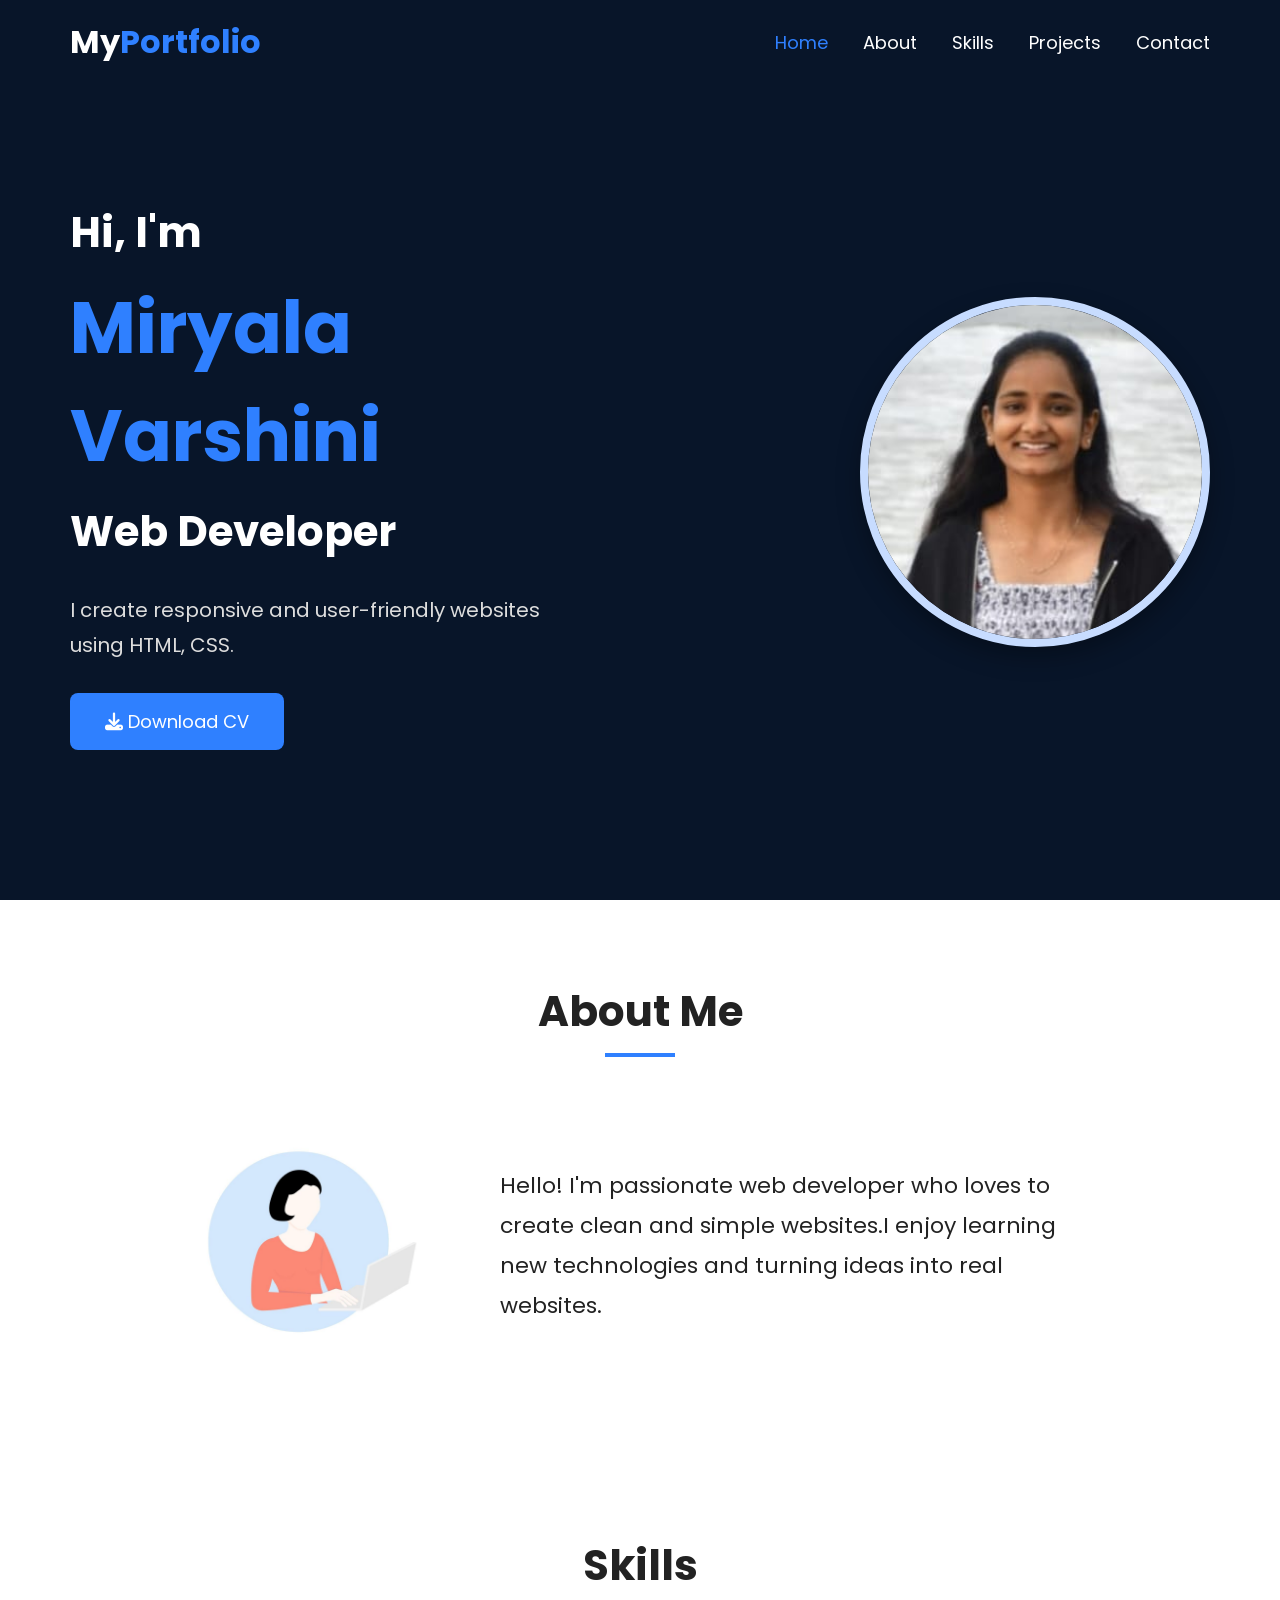
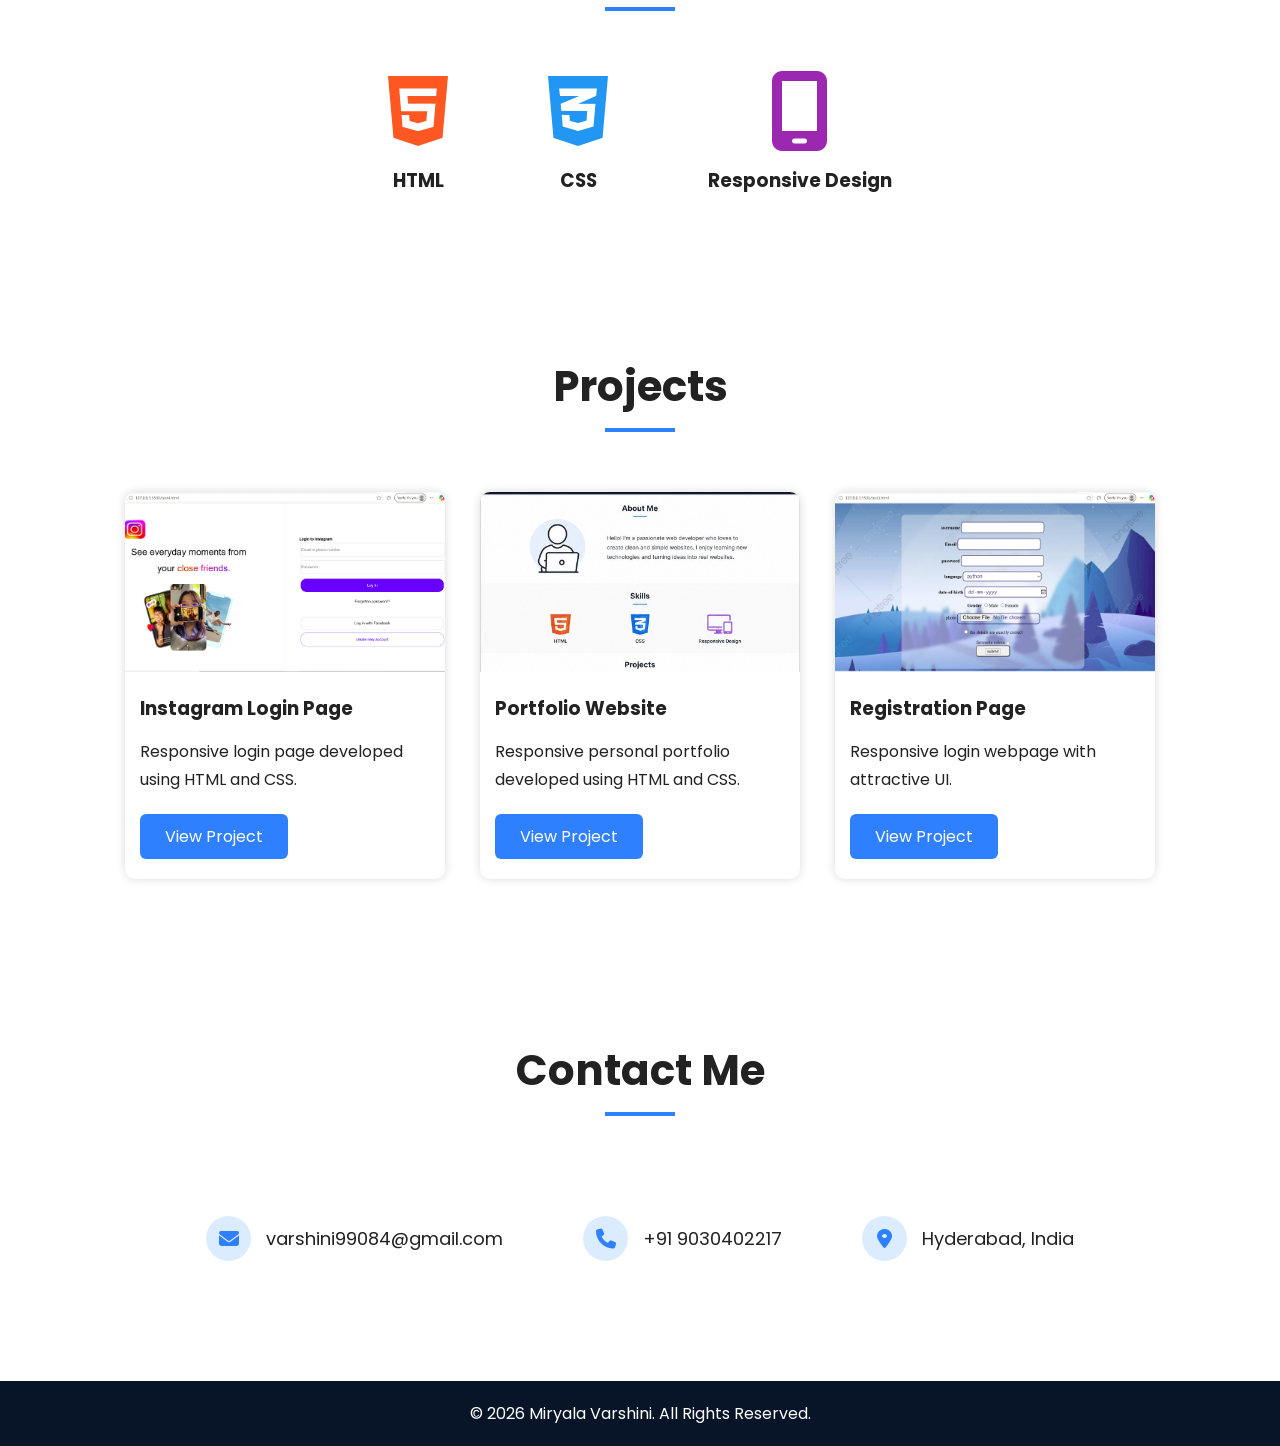
==== index.html @ a1947cf8 "Rename portfolio2.html to index.html" ====
<!DOCTYPE html>
<html lang="en">
<head>
<meta charset="UTF-8">
<meta name="viewport" content="width=device-width, initial-scale=1.0">

<title>My Portfolio</title>

<link rel="stylesheet" href="styles.css">

<link rel="preconnect" href="https://fonts.googleapis.com">
<link href="https://fonts.googleapis.com/css2?family=Poppins:wght@300;400;500;600;700&display=swap" rel="stylesheet">

<link rel="stylesheet"
href="https://cdnjs.cloudflare.com/ajax/libs/font-awesome/6.6.0/css/all.min.css">

</head>

<body>

<!--================ NAVBAR ================-->

<header>

<div class="logo">

My<span>Portfolio</span>

</div>

<nav>

<ul>

<li><a href="#home" class="active">Home</a></li>
<li><a href="#about">About</a></li>
<li><a href="#skills">Skills</a></li>
<li><a href="#projects">Projects</a></li>
<li><a href="#contact">Contact</a></li>

</ul>

</nav>

</header>

<!--================ HOME ================-->

<section id="home" class="home">

<div class="home-text">

<h2>Hi, I'm</h2>

<h1>Miryala Varshini</h1>

<h3>Web Developer</h3>

<p>

I create responsive and user-friendly websites
using HTML, CSS.

</p>

<a href="Varshini_Miryala_Resume.pdf" download>
    <button class="cv-btn">
        <i class="fa-solid fa-download"></i> Download CV
    </button>
</a>

</div>

<div class="home-image">

<img src="profile.jpeg" alt="Miryala Varshini">

</div>

</section>

<!--================ ABOUT ================-->

<section id="about">

    <h2 class="title">About Me</h2>

    <div class="about-container">

        <div class="about-image">
            <img src="about.png" alt="About Image">
        </div>

        <div class="about-text">

            <p>
                Hello! I'm passionate web developer who loves to create
                clean and simple websites.I enjoy learning new technologies and 
                turning ideas into real websites.
            </p>

        </div>

    </div>

</section>

<!--================ SKILLS ================-->

<section id="skills">

<h2 class="title">

Skills

</h2>

<div class="skills-container">

<div class="skill">

<i class="fa-brands fa-html5"></i>

<h3>HTML</h3>

</div>

<div class="skill">

<i class="fa-brands fa-css3-alt"></i>

<h3>CSS</h3>

</div>

<div class="skill">

<i class="fa-solid fa-mobile-screen"></i>

<h3>Responsive Design</h3>

</div>

</div>

</section>

<!--================ PROJECTS ================-->

<section id="projects">

<h2 class="title">

Projects

</h2>

<div class="project-container">

<div class="project-card">

<img src="instagram.png">

<h3>

Instagram Login Page

</h3>

<p>

Responsive login page developed using HTML and CSS.

</p>

<a href="test4.html" target="_blank" class="project-btn">
    View Project
</a>

</div>

<div class="project-card">

<img src="portfolio.jpeg">

<h3>

Portfolio Website

</h3>

<p>

Responsive personal portfolio developed using HTML and CSS.

</p>

<a href="portfolio2.html" target="_blank" class="project-btn">
    View Project
</a>

</div>

<div class="project-card">

<img src="registration.png">

<h3>

Registration Page

</h3>

<p>

Responsive login webpage with attractive UI.

</p>

<a href="test3.html" target="_blank" class="project-btn">
    View Project
</a>

</div>

</div>

</section>

<!--================ CONTACT ================-->

<section id="contact">

<h2 class="title">
Contact Me
</h2>

<div class="contact-container">


<div class="contact-box">

<i class="fa-solid fa-envelope"></i>

<p>
<a href="mailto:varshini99084@gmail.com">
varshini99084@gmail.com
</a>
</p>

</div>



<div class="contact-box">

<i class="fa-solid fa-phone"></i>

<p>
<a href="tel:+919030402217">
+91 9030402217
</a>
</p>

</div>



<div class="contact-box">

<i class="fa-solid fa-location-dot"></i>

<p>
<a href="https://www.google.com/maps/search/Hyderabad,India" target="_blank">
Hyderabad, India
</a>
</p>

</div>


</div>

</section>

<!--================ FOOTER ================-->

<footer>

<p>

© 2026 Miryala Varshini. All Rights Reserved.

</p>

</footer>

</body>
</html>
---- styles.css ----
/*================ GOOGLE FONT ================*/
@import url('https://fonts.googleapis.com/css2?family=Poppins:wght@300;400;500;600;700&display=swap');

*{
    margin:0;
    padding:0;
    box-sizing:border-box;
    font-family:'Poppins',sans-serif;
}

html{
    scroll-behavior:smooth;
}

body{
    background:#ffffff;
    color:#222;
}

/*================ HEADER ================*/

header{
    width:100%;
    background:#081529;
    display:flex;
    justify-content:space-between;
    align-items:center;
    padding:18px 70px;
    position:fixed;
    top:0;
    left:0;
    z-index:1000;
}

.logo{
    color:#fff;
    font-size:32px;
    font-weight:700;
}

.logo span{
    color:#2f80ff;
}

nav ul{
    display:flex;
    list-style:none;
}

nav ul li{
    margin-left:35px;
}

nav ul li a{
    color:#fff;
    text-decoration:none;
    font-size:18px;
    transition:.3s;
}

nav ul li a:hover,
nav ul li a.active{
    color:#2f80ff;
}

/*================ HOME ================*/

.home{
    min-height:100vh;
    background:#081529;
    display:flex;
    justify-content:space-between;
    align-items:center;
    padding:130px 70px 80px;
    color:white;
}

.home-text{
    width:50%;
}

.home-text h2{
    font-size:42px;
}

.home-text h1{
    font-size:72px;
    color:#2f80ff;
    margin:10px 0;
}

.home-text h3{
    font-size:42px;
}

.home-text p{
    margin:30px 0;
    width:500px;
    line-height:35px;
    color:#ddd;
    font-size:20px;
}

.home button{
    padding:15px 35px;
    background:#2f80ff;
    color:white;
    border:none;
    border-radius:8px;
    font-size:18px;
    cursor:pointer;
}

.home button:hover{
    background:#1565ff;
}

.home-image img{
    width:350px;
    height:350px;
    object-fit:cover;
    border-radius:50%;
    border:8px solid #c7dcff;
    box-shadow:0 10px 25px rgba(0,0,0,0.3);
    transition:0.4s ease;
}

.home-image img:hover{
    transform:scale(1.05);
}
/*================ SECTIONS ================*/

section{
    padding:80px 70px;
}

.title{
    text-align:center;
    font-size:42px;
    margin-bottom:60px;
    position:relative;
}

.title::after{
    content:"";
    width:70px;
    height:4px;
    background:#2f80ff;
    display:block;
    margin:10px auto;
}

/*================ ABOUT ================*/

.about-container{
    display:flex;
    align-items:center;
    justify-content:center;
    gap:70px;
}

.about-image img{
    width:250px;
    height:250px;
    border-radius:50%;
    object-fit:cover;
}

.about-text{
    width:600px;
}

.about-text p{
    font-size:22px;
    line-height:40px;
}

/*================ SKILLS ================*/

.skills-container{
    display:flex;
    justify-content:center;
    gap:100px;
    flex-wrap:wrap;
}

.skill{
    text-align:center;
}

.skill i{
    font-size:80px;
}

.fa-html5{
    color:#ff5722;
}

.fa-css3-alt{
    color:#2196f3;
}

.fa-mobile-screen{
    color:#9c27b0;
}

.skill h3{
    margin-top:15px;
}

/*================ PROJECTS ================*/

.project-container{
    display:flex;
    justify-content:center;
    gap:35px;
    flex-wrap:wrap;
}

.project-card{
    width:320px;
    border-radius:10px;
    overflow:hidden;
    background:white;
    box-shadow:0 0 10px rgba(0,0,0,.15);
    transition:.3s;
}

.project-card:hover{
    transform:translateY(-8px);
}

.project-card img{
    width:100%;
    height:180px;
    object-fit:cover;
}

.project-card h3{
    padding:15px;
}

.project-card p{
    padding:0 15px 20px;
    line-height:28px;
}

.project-btn{
    display:inline-block;
    margin:0 15px 20px;
    padding:10px 25px;
    background:#2f80ff;
    color:white;
    text-decoration:none;
    border-radius:6px;
    transition:0.3s;
}

.project-btn:hover{
    background:#1565ff;
    transform:translateY(-2px);
}

/*================ CONTACT ================*/


/*================ CONTACT ================*/

.contact-container{
    display:flex;
    justify-content:center;
    align-items:center;
    gap:80px;
    flex-wrap:wrap;
    padding:40px 0;
}


.contact-box{
    display:flex;
    align-items:center;
    gap:15px;
}


.contact-box i{
    width:45px;
    height:45px;
    background:#dcecff;
    color:#2f80ff;
    border-radius:50%;
    display:flex;
    justify-content:center;
    align-items:center;
    font-size:20px;
}


.contact-box p{
    margin:0;
    font-size:18px;
}


.contact-box a{
    text-decoration:none;
    color:#222;
}
/*================ FOOTER ================*/

footer{
    background:#081529;
    color:white;
    text-align:center;
    padding:20px;
}

/*================ RESPONSIVE ================*/

@media(max-width:992px){

.home{
    flex-direction:column-reverse;
    text-align:center;
}

.home-text{
    width:100%;
}

.home-text p{
    width:100%;
}

.home-image{
    margin-bottom:40px;
}

.about-container{
    flex-direction:column;
    text-align:center;
}

.about-text{
    width:100%;
}

}

@media(max-width:768px){

header{
    flex-direction:column;
    padding:20px;
}

nav ul{
    margin-top:20px;
    flex-wrap:wrap;
    justify-content:center;
}

nav ul li{
    margin:10px;
}

.home{
    padding:140px 25px 70px;
}

.home-text h1{
    font-size:50px;
}

.home-text h2{
    font-size:30px;
}

.home-text h3{
    font-size:30px;
}

.home-image img{
    width:250px;
    height:250px;
}

section{
    padding:70px 25px;
}

.title{
    font-size:34px;
}

.about-image img{
    width:200px;
    height:200px;
}

.skills-container{
    gap:50px;
}

.contact-container{
    gap:40px;
}

}

@media(max-width:480px){

.home button{
    width:220px;
}

.project-card{
    width:100%;
}

}
.cv-btn{
    background:#2f80ff;
    color:#fff;
    border:none;
    padding:15px 35px;
    border-radius:8px;
    font-size:18px;
    cursor:pointer;
    transition:0.3s;
}

.cv-btn:hover{
    background:#1565ff;
    transform:translateY(-3px);
    box-shadow:0 8px 20px rgba(47,128,255,0.4);
}
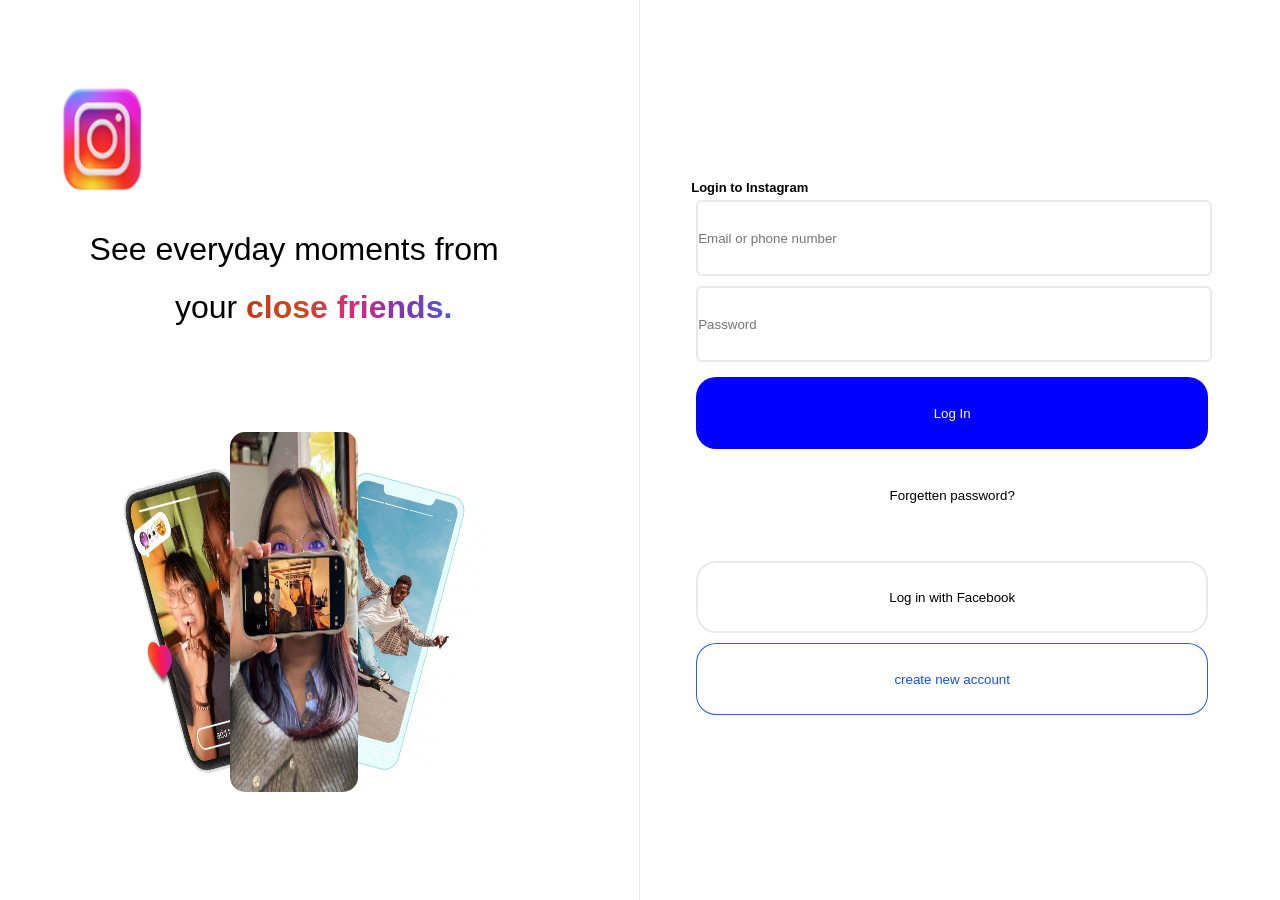
==== commit 5bdf6565: "Rename instagram.html to index.html" ====
--- a/index.html
+++ b/index.html
@@ -1,299 +1,42 @@
 <!DOCTYPE html>
-<html lang="en">
-<head>
-<meta charset="UTF-8">
-<meta name="viewport" content="width=device-width, initial-scale=1.0">
-
-<title>My Portfolio</title>
-
-<link rel="stylesheet" href="styles.css">
-
-<link rel="preconnect" href="https://fonts.googleapis.com">
-<link href="https://fonts.googleapis.com/css2?family=Poppins:wght@300;400;500;600;700&display=swap" rel="stylesheet">
-
-<link rel="stylesheet"
-href="https://cdnjs.cloudflare.com/ajax/libs/font-awesome/6.6.0/css/all.min.css">
-
-</head>
-
-<body>
-
-<!--================ NAVBAR ================-->
-
-<header>
-
-<div class="logo">
-
-My<span>Portfolio</span>
-
-</div>
-
-<nav>
-
-<ul>
-
-<li><a href="#home" class="active">Home</a></li>
-<li><a href="#about">About</a></li>
-<li><a href="#skills">Skills</a></li>
-<li><a href="#projects">Projects</a></li>
-<li><a href="#contact">Contact</a></li>
-
-</ul>
-
-</nav>
-
-</header>
-
-<!--================ HOME ================-->
-
-<section id="home" class="home">
-
-<div class="home-text">
-
-<h2>Hi, I'm</h2>
-
-<h1>Miryala Varshini</h1>
-
-<h3>Web Developer</h3>
-
-<p>
-
-I create responsive and user-friendly websites
-using HTML, CSS.
-
-</p>
-
-<a href="Varshini_Miryala_Resume.pdf" download>
-    <button class="cv-btn">
-        <i class="fa-solid fa-download"></i> Download CV
-    </button>
-</a>
-
-</div>
-
-<div class="home-image">
-
-<img src="profile.jpeg" alt="Miryala Varshini">
-
-</div>
-
-</section>
-
-<!--================ ABOUT ================-->
-
-<section id="about">
-
-    <h2 class="title">About Me</h2>
-
-    <div class="about-container">
-
-        <div class="about-image">
-            <img src="about.png" alt="About Image">
+<html>
+    <head>
+        <link rel="stylesheet" href="Instagram.css">
+    </head>
+    <body>
+        <div class="left">
+        <div class="images">
+            <img src="girl.jfif" alt="" id="img1">
+            <img src="image_97591062.png" alt="" id="img2">
+            <img src="image_c7a22b4b.png" alt="" id="img3">
+            <img src="insta icon.png" alt="" id="img4">
         </div>
-
-        <div class="about-text">
-
+        <div class="caption">
             <p>
-                Hello! I'm passionate web developer who loves to create
-                clean and simple websites.I enjoy learning new technologies and 
-                turning ideas into real websites.
+                See everyday moments from
+                <span class="second-line">
+                    your <strong>close friends.</strong>
+                </span>
             </p>
-
         </div>
-
-    </div>
-
-</section>
-
-<!--================ SKILLS ================-->
-
-<section id="skills">
-
-<h2 class="title">
-
-Skills
-
-</h2>
-
-<div class="skills-container">
-
-<div class="skill">
-
-<i class="fa-brands fa-html5"></i>
-
-<h3>HTML</h3>
-
-</div>
-
-<div class="skill">
-
-<i class="fa-brands fa-css3-alt"></i>
-
-<h3>CSS</h3>
-
-</div>
-
-<div class="skill">
-
-<i class="fa-solid fa-mobile-screen"></i>
-
-<h3>Responsive Design</h3>
-
-</div>
-
-</div>
-
-</section>
-
-<!--================ PROJECTS ================-->
-
-<section id="projects">
-
-<h2 class="title">
-
-Projects
-
-</h2>
-
-<div class="project-container">
-
-<div class="project-card">
-
-<img src="instagram.png">
-
-<h3>
-
-Instagram Login Page
-
-</h3>
-
-<p>
-
-Responsive login page developed using HTML and CSS.
-
-</p>
-
-<a href="test4.html" target="_blank" class="project-btn">
-    View Project
-</a>
-
-</div>
-
-<div class="project-card">
-
-<img src="portfolio.jpeg">
-
-<h3>
-
-Portfolio Website
-
-</h3>
-
-<p>
-
-Responsive personal portfolio developed using HTML and CSS.
-
-</p>
-
-<a href="portfolio2.html" target="_blank" class="project-btn">
-    View Project
-</a>
-
-</div>
-
-<div class="project-card">
-
-<img src="registration.png">
-
-<h3>
-
-Registration Page
-
-</h3>
-
-<p>
-
-Responsive login webpage with attractive UI.
-
-</p>
-
-<a href="test3.html" target="_blank" class="project-btn">
-    View Project
-</a>
-
-</div>
-
-</div>
-
-</section>
-
-<!--================ CONTACT ================-->
-
-<section id="contact">
-
-<h2 class="title">
-Contact Me
-</h2>
-
-<div class="contact-container">
-
-
-<div class="contact-box">
-
-<i class="fa-solid fa-envelope"></i>
-
-<p>
-<a href="mailto:varshini99084@gmail.com">
-varshini99084@gmail.com
-</a>
-</p>
-
-</div>
-
-
-
-<div class="contact-box">
-
-<i class="fa-solid fa-phone"></i>
-
-<p>
-<a href="tel:+919030402217">
-+91 9030402217
-</a>
-</p>
-
-</div>
-
-
-
-<div class="contact-box">
-
-<i class="fa-solid fa-location-dot"></i>
-
-<p>
-<a href="https://www.google.com/maps/search/Hyderabad,India" target="_blank">
-Hyderabad, India
-</a>
-</p>
-
-</div>
-
-
-</div>
-
-</section>
-
-<!--================ FOOTER ================-->
-
-<footer>
-
-<p>
-
-© 2026 Miryala Varshini. All Rights Reserved.
-
-</p>
-
-</footer>
-
-</body>
-</html>+        </div>
+        <div class="right">
+            <div class="box">
+                <p>Login to Instagram</p>
+                 <input type="text" placeholder="Email or phone number">
+                 <input type="text" placeholder="Password">
+                 <input type="button" value="Log In">
+                 <div class="forget">
+                    <input type="button" value="Forgetten password?">
+                 </div>
+                 <div class="log">
+                    <input type="button" value="Log in with Facebook">
+                 </div>
+                 <div class="create">
+                    <input type="button" value="create new account">
+                 </div>
+            </div>
+        </div>
+        
+    </body>
+</html>
--- a/Instagram.css
+++ b/Instagram.css
@@ -0,0 +1,160 @@
+*{
+    margin:0px;
+    padding:0px
+}
+.left{
+    width:50vw;
+    height:100vh;
+    /*border:1px solid blue;*/
+    border-right:1px solid rgba(203, 201, 201, 0.4);
+    float:left;
+    box-sizing: border-box;
+}
+.right{
+    width: 48.7vw;
+    height:100vh;
+    /*border:1px solid blue;*/
+    float:right;
+    box-sizing: border-box;
+}
+.left .images #img1{
+    width: 10vw;
+    height:40vh;
+    position:fixed;
+    top:48vh;
+    left:18vw;
+    border-radius:15px;
+    z-index:3
+
+}
+.left .images #img2{
+    width: 15vw;
+    height:34vh;
+    position:fixed;
+    top:52vh;
+    left:9vw;
+    border-radius:15px;
+    transform:rotate(-15deg);
+    z-index:1
+    
+}
+.left .images #img3{
+    width:15vw;
+    height:34vh;
+    position:fixed;
+    top:52vh;
+    left:22vw;
+    border-radius:10px;
+    transform:rotate(15deg);
+}
+.left .images #img4{
+    width:8vw;
+    height:15vh;
+    position:fixed;
+    top:8vh;
+    left:4vw;
+}
+.left .caption{
+    width:35vw;
+    position:fixed;
+    top:25vh;
+    left:7vw;
+}
+.left .caption p {
+    font-size:xx-large;
+    font-family: Arial, sans-serif;
+    font-weight:100;
+    line-height: 1.5;
+    color: #000;
+}
+.second-line {
+    display: block;
+    text-align: center;   /* Centers the second line */
+    margin-top: 10px;
+}
+
+.left .caption strong {
+    background: linear-gradient(
+        90deg,
+        #c2381c,
+        #ca4c1e,
+        #dd2a7b,
+        #8134af,
+        #515bd4
+    );
+    -webkit-background-clip: text;
+    -webkit-text-fill-color: transparent;
+    background-clip: text;
+    color: transparent;
+}
+.right .box{
+    width:40%;
+    height:75%;
+    /*border:2px solid blue;*/
+    position:fixed;
+    top:20vh;
+    right:6vw
+
+}
+.right .box p{
+    font-size:small;
+    font-weight:bolder;
+    font-family: Arial, Helvetica, sans-serif;
+}
+.right .box input[type=text]{
+    width:100%;
+    height:8vh;
+    margin:5px;
+    border-radius:6px;
+    border:2px solid rgba(203, 201, 201, 0.4)
+}
+.right .box input[type=button]{
+    width:100%;
+    height:8vh;
+    border-radius:20px;
+    margin-left:5px;
+    margin-top:10px;
+    background-color:blue;
+    color:white;
+    border:none;
+}   
+.right .box .forget input[type=button]{
+    width:100%;
+    height:8vh;
+    border-radius:20px;
+    margin-left:5px;
+    background-color: white;
+    color:#000;
+}
+.right .box .forget input[type=button]:hover{
+    background-color:gainsboro;
+}
+.right .box .log input[type=button]{
+    width:100%;
+    height:8vh;
+    border-radius:20px;
+    border:2px solid rgba(203, 201, 201, 0.4);
+    margin-left:5px;
+    background-color:white;
+    color:black;
+    margin-top:30px;
+}
+.right .box .log input[type=button]:hover{
+    background-color:gainsboro;
+}
+.right .box .create input[type=button]{
+    width:100%;
+    height:8vh;
+    border-radius:20px;
+    border:1px solid rgba(12, 68, 222, 0.866);
+    margin-left:5px;
+    background-color:white;
+    color:rgb(21, 84, 209);
+    margin-top:10px;
+}
+.right .box .create input[type=button]:hover{
+    background-color:gainsboro;
+}
+
+
+
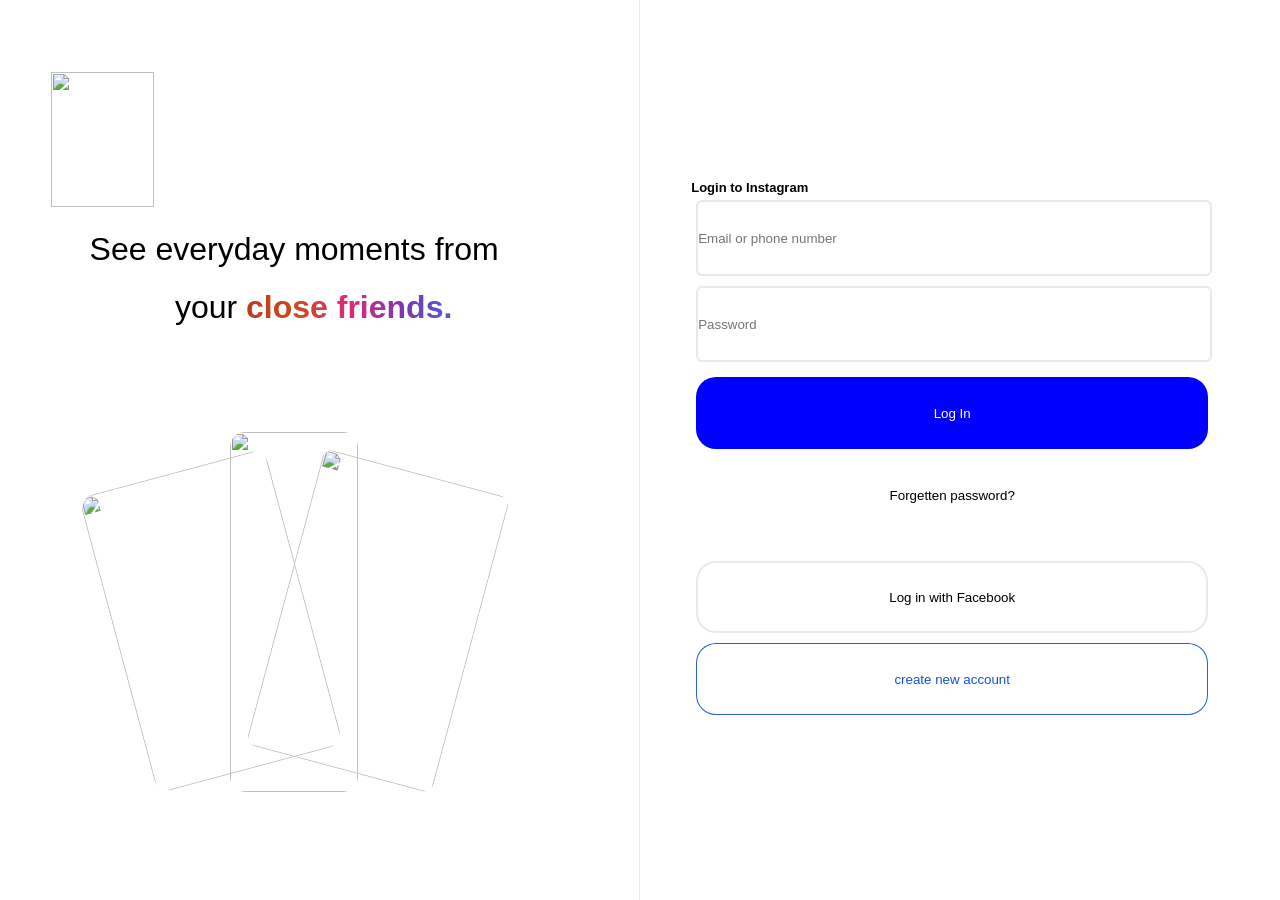
==== commit f328dfb6: "Rename Instagram/index.html to index.html" ====
--- a/index.html
+++ b/index.html
@@ -6,10 +6,10 @@
     <body>
         <div class="left">
         <div class="images">
-            <img src="girl.jfif" alt="" id="img1">
-            <img src="image_97591062.png" alt="" id="img2">
-            <img src="image_c7a22b4b.png" alt="" id="img3">
-            <img src="insta icon.png" alt="" id="img4">
+            <img src="assets/images/girl.jfif" alt="" id="img1">
+            <img src="assets/images/image_97591062.png" alt="" id="img2">
+            <img src="assets/images/image_c7a22b4b.png" alt="" id="img3">
+            <img src="assets/images/insta icon.png" alt="" id="img4">
         </div>
         <div class="caption">
             <p>
